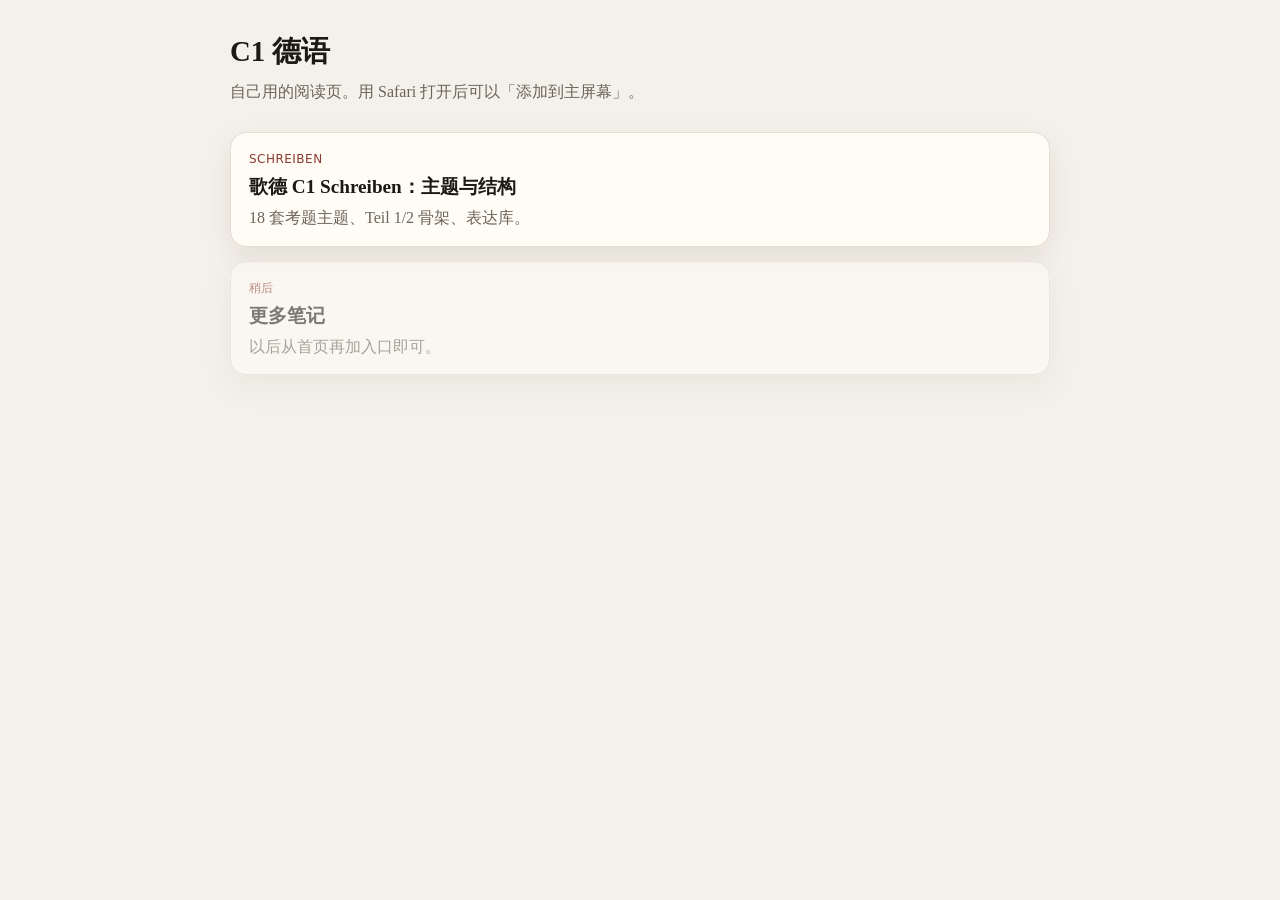
==== index.html @ 25b4ca8c "Deploy C1 reading site to GitHub Pages" ====
<!DOCTYPE html>
<html lang="zh-CN">
<head>
  <meta charset="UTF-8" />
  <meta name="viewport" content="width=device-width, initial-scale=1, viewport-fit=cover" />
  <meta name="apple-mobile-web-app-capable" content="yes" />
  <meta name="apple-mobile-web-app-title" content="C1 德语" />
  <title>C1 德语</title>
  <link rel="stylesheet" href="css/style.css" />
</head>
<body>
  <main class="home">
    <h1>C1 德语</h1>
    <p class="lead">自己用的阅读页。用 Safari 打开后可以「添加到主屏幕」。</p>
    <div class="cards" id="cards"></div>
  </main>
  <script src="js/docs.js"></script>
  <script>
    const cards = document.getElementById("cards");
    Object.keys(window.C1_DOCS).forEach(function (key) {
      const d = window.C1_DOCS[key];
      const a = document.createElement("a");
      a.className = "card";
      a.href = "doc.html?doc=" + encodeURIComponent(key);
      a.innerHTML =
        '<p class="kicker">' + d.kicker + "</p>" +
        "<h2>" + d.title + "</h2>" +
        "<p>" + d.blurb + "</p>";
      cards.appendChild(a);
    });

    const soon = document.createElement("div");
    soon.className = "card soon";
    soon.innerHTML = '<p class="kicker">稍后</p><h2>更多笔记</h2><p>以后从首页再加入口即可。</p>';
    cards.appendChild(soon);
  </script>
</body>
</html>
---- css/style.css ----
:root {
  --bg: #f4f1ea;
  --paper: #fffcf6;
  --ink: #1c1915;
  --muted: #6b645a;
  --line: #e4ddd2;
  --accent: #8b3a2f;
  --accent-soft: #f3e4df;
  --sidebar: #faf7f1;
  --shadow: 0 10px 30px rgba(40, 28, 18, 0.08);
  --tap: 44px;
}

* {
  box-sizing: border-box;
}

html, body {
  margin: 0;
  padding: 0;
  min-height: 100%;
  background: var(--bg);
  color: var(--ink);
  font-family: "Iowan Old Style", "Palatino Linotype", Palatino, "Songti SC", "Noto Serif SC", serif;
}

a {
  color: var(--accent);
}

.home {
  max-width: 860px;
  margin: 0 auto;
  padding: 32px 20px 64px;
}

.home h1 {
  font-size: 1.8rem;
  margin: 0 0 8px;
}

.home .lead {
  color: var(--muted);
  margin: 0 0 28px;
  line-height: 1.5;
}

.cards {
  display: grid;
  gap: 14px;
}

.card {
  display: block;
  text-decoration: none;
  color: inherit;
  background: var(--paper);
  border: 1px solid var(--line);
  border-radius: 16px;
  padding: 18px 18px 16px;
  box-shadow: var(--shadow);
  min-height: var(--tap);
}

.card:active {
  transform: scale(0.99);
}

.card .kicker {
  font-size: 0.75rem;
  letter-spacing: 0.04em;
  text-transform: uppercase;
  color: var(--accent);
  margin: 0 0 6px;
  font-family: system-ui, sans-serif;
}

.card h2 {
  margin: 0 0 6px;
  font-size: 1.2rem;
}

.card p {
  margin: 0;
  color: var(--muted);
  line-height: 1.45;
}

.card.soon {
  opacity: 0.55;
  pointer-events: none;
}

.app-shell {
  display: grid;
  grid-template-columns: minmax(240px, 300px) 1fr;
  min-height: 100dvh;
}

.sidebar {
  background: var(--sidebar);
  border-right: 1px solid var(--line);
  display: flex;
  flex-direction: column;
  min-height: 100dvh;
  position: sticky;
  top: 0;
  height: 100dvh;
}

.sidebar-head {
  padding: 14px 14px 10px;
  border-bottom: 1px solid var(--line);
  display: flex;
  gap: 8px;
  align-items: center;
}

.sidebar-head a {
  text-decoration: none;
  color: var(--muted);
  font-family: system-ui, sans-serif;
  font-size: 0.9rem;
  min-height: 36px;
  display: inline-flex;
  align-items: center;
}

.sidebar-head .doc-title {
  font-size: 0.92rem;
  font-weight: 600;
  line-height: 1.3;
  margin: 0;
}

.toc-wrap {
  overflow: auto;
  padding: 10px 8px 24px;
  flex: 1;
}

.toc {
  list-style: none;
  margin: 0;
  padding: 0;
}

.toc ul {
  list-style: none;
  margin: 0;
  padding: 0 0 0 12px;
}

.toc-item {
  margin: 1px 0;
}

.toc-row {
  display: flex;
  align-items: flex-start;
  gap: 2px;
}

.toc-toggle {
  flex: 0 0 28px;
  width: 28px;
  height: 28px;
  border: 0;
  background: transparent;
  color: var(--muted);
  border-radius: 8px;
  cursor: pointer;
  font-size: 12px;
  line-height: 28px;
  padding: 0;
}

.toc-toggle:empty {
  visibility: hidden;
}

.toc-toggle[aria-expanded="true"] {
  color: var(--ink);
}

.toc-link {
  flex: 1;
  display: block;
  text-decoration: none;
  color: var(--ink);
  padding: 6px 8px;
  border-radius: 8px;
  font-family: system-ui, sans-serif;
  font-size: 0.86rem;
  line-height: 1.35;
}

.toc-link:hover,
.toc-link.active {
  background: var(--accent-soft);
}

.toc-item.collapsed > ul {
  display: none;
}

.main {
  min-width: 0;
  background: var(--bg);
}

.topbar {
  display: none;
  position: sticky;
  top: 0;
  z-index: 5;
  background: var(--paper);
  border-bottom: 1px solid var(--line);
  padding: 8px 12px;
  gap: 8px;
  align-items: center;
}

.icon-btn {
  min-width: var(--tap);
  min-height: var(--tap);
  border: 1px solid var(--line);
  background: var(--paper);
  border-radius: 12px;
  font-size: 1.1rem;
}

.article-wrap {
  padding: 28px 22px 72px;
}

.markdown {
  max-width: 780px;
  margin: 0 auto;
  background: var(--paper);
  border: 1px solid var(--line);
  border-radius: 18px;
  padding: 28px 26px 40px;
  box-shadow: var(--shadow);
  line-height: 1.65;
}

.markdown h1,
.markdown h2,
.markdown h3,
.markdown h4 {
  scroll-margin-top: 72px;
  line-height: 1.3;
}

.markdown h1 {
  font-size: 1.7rem;
  margin-top: 0;
}

.markdown h2 {
  font-size: 1.28rem;
  margin-top: 2rem;
  padding-top: 0.4rem;
  border-top: 1px solid var(--line);
}

.markdown h3 {
  font-size: 1.08rem;
}

.markdown table {
  display: block;
  width: 100%;
  overflow-x: auto;
  border-collapse: collapse;
  font-family: system-ui, sans-serif;
  font-size: 0.88rem;
}

.markdown th,
.markdown td {
  border: 1px solid var(--line);
  padding: 6px 8px;
  vertical-align: top;
}

.markdown code {
  font-family: ui-monospace, SFMono-Regular, Menlo, Consolas, monospace;
  font-size: 0.86em;
  background: #efe8dc;
  padding: 0.1em 0.35em;
  border-radius: 4px;
}

.markdown pre {
  overflow-x: auto;
  background: #efe8dc;
  padding: 12px;
  border-radius: 10px;
}

.markdown pre code {
  background: none;
  padding: 0;
}

.markdown blockquote {
  margin: 1em 0;
  padding: 0.2em 0 0.2em 1em;
  border-left: 3px solid var(--accent);
  color: var(--muted);
}

.status {
  padding: 40px 24px;
  color: var(--muted);
}

.backdrop {
  display: none;
}

@media (max-width: 860px) {
  .app-shell {
    display: block;
  }

  .sidebar {
    position: fixed;
    z-index: 20;
    left: 0;
    top: 0;
    width: min(86vw, 340px);
    transform: translateX(-105%);
    transition: transform 0.2s ease;
    box-shadow: var(--shadow);
  }

  .sidebar.open {
    transform: none;
  }

  .topbar {
    display: flex;
  }

  .backdrop.open {
    display: block;
    position: fixed;
    inset: 0;
    background: rgba(28, 25, 21, 0.35);
    z-index: 15;
  }

  .markdown {
    padding: 20px 16px 32px;
    border-radius: 12px;
  }

  .article-wrap {
    padding: 16px 12px 48px;
  }
}
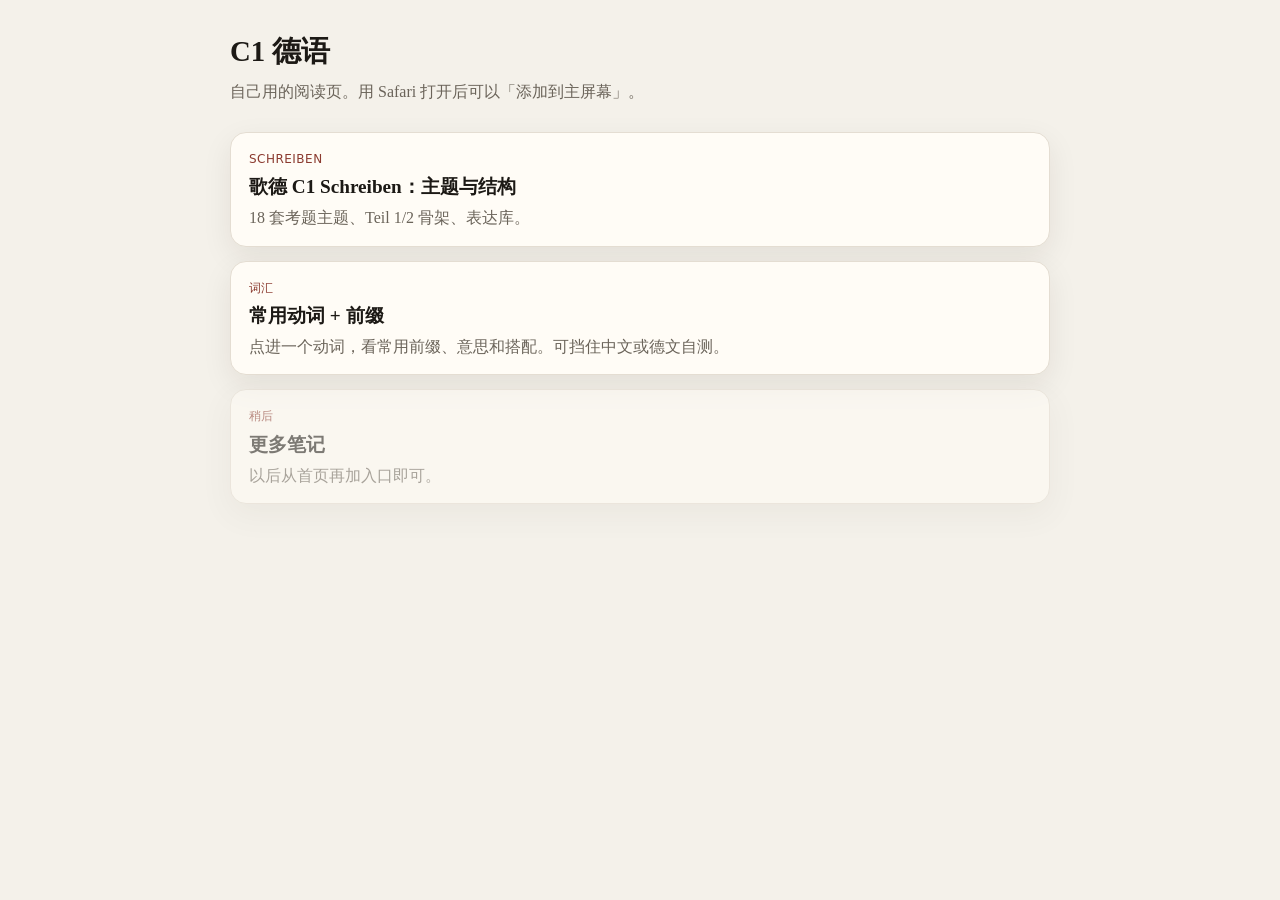
==== commit 09b0583b: "page 2?" ====
--- a/index.html
+++ b/index.html
@@ -29,6 +29,15 @@
       cards.appendChild(a);
     });
 
+    const verbs = document.createElement("a");
+    verbs.className = "card";
+    verbs.href = "verbs.html";
+    verbs.innerHTML =
+      '<p class="kicker">词汇</p>' +
+      "<h2>常用动词 + 前缀</h2>" +
+      "<p>点进一个动词，看常用前缀、意思和搭配。可挡住中文或德文自测。</p>";
+    cards.appendChild(verbs);
+
     const soon = document.createElement("div");
     soon.className = "card soon";
     soon.innerHTML = '<p class="kicker">稍后</p><h2>更多笔记</h2><p>以后从首页再加入口即可。</p>';
--- a/css/style.css
+++ b/css/style.css
@@ -362,3 +362,149 @@
     padding: 16px 12px 48px;
   }
 }
+
+.verb-page {
+  max-width: 860px;
+  margin: 0 auto;
+  padding: 18px 16px 72px;
+}
+
+.verb-bar {
+  display: flex;
+  flex-wrap: wrap;
+  gap: 10px 14px;
+  align-items: center;
+  margin-bottom: 8px;
+}
+
+.verb-bar h1 {
+  font-size: 1.35rem;
+  margin: 0;
+  flex: 1;
+  min-width: 8rem;
+}
+
+.verb-back {
+  text-decoration: none;
+  color: var(--muted);
+  font-family: system-ui, sans-serif;
+  min-height: 36px;
+  display: inline-flex;
+  align-items: center;
+}
+
+.mask-btns {
+  display: flex;
+  gap: 8px;
+}
+
+.mask-btns button,
+.sep-label {
+  font-family: system-ui, sans-serif;
+}
+
+.mask-btns button {
+  min-height: var(--tap);
+  padding: 0 14px;
+  border: 1px solid var(--line);
+  background: var(--paper);
+  border-radius: 12px;
+  color: var(--ink);
+}
+
+.verb-hint {
+  color: var(--muted);
+  margin: 0 0 18px;
+  line-height: 1.45;
+}
+
+.verb-grid {
+  display: grid;
+  grid-template-columns: repeat(auto-fill, minmax(150px, 1fr));
+  gap: 12px;
+}
+
+.verb-card h2 {
+  font-family: system-ui, sans-serif;
+}
+
+.verb-base {
+  margin: 0 0 16px;
+  color: var(--muted);
+}
+
+.prefix-card {
+  background: var(--paper);
+  border: 1px solid var(--line);
+  border-radius: 16px;
+  padding: 16px 16px 8px;
+  box-shadow: var(--shadow);
+  margin-bottom: 12px;
+}
+
+.prefix-head {
+  display: flex;
+  justify-content: space-between;
+  gap: 8px;
+  align-items: flex-start;
+}
+
+.prefix-kicker {
+  margin: 0 0 4px;
+  font-size: 0.75rem;
+  color: var(--accent);
+  font-family: system-ui, sans-serif;
+}
+
+.prefix-head h2 {
+  margin: 0;
+  font-size: 1.2rem;
+  font-family: system-ui, sans-serif;
+}
+
+.sep-label {
+  margin-left: 8px;
+  color: var(--muted);
+  font-size: 0.75rem;
+}
+
+.meaning-list {
+  list-style: none;
+  margin: 12px 0 0;
+  padding: 0;
+}
+
+.meaning-list li {
+  padding: 10px 0;
+  border-top: 1px solid var(--line);
+}
+
+.meaning-de {
+  font-family: system-ui, sans-serif;
+  margin-bottom: 4px;
+}
+
+.meaning-zh {
+  color: var(--muted);
+}
+
+.maskable {
+  border-radius: 4px;
+  cursor: pointer;
+  -webkit-tap-highlight-color: transparent;
+}
+
+.meaning-de .maskable,
+.meaning-zh .maskable {
+  display: block;
+  padding: 4px 6px;
+}
+
+body.hide-zh .lang-zh:not(.revealed),
+body.hide-de .lang-de:not(.revealed),
+body:not(.hide-zh) .lang-zh.solo-hide,
+body:not(.hide-de) .lang-de.solo-hide {
+  color: transparent;
+  background: #ddd4c6;
+  user-select: none;
+}
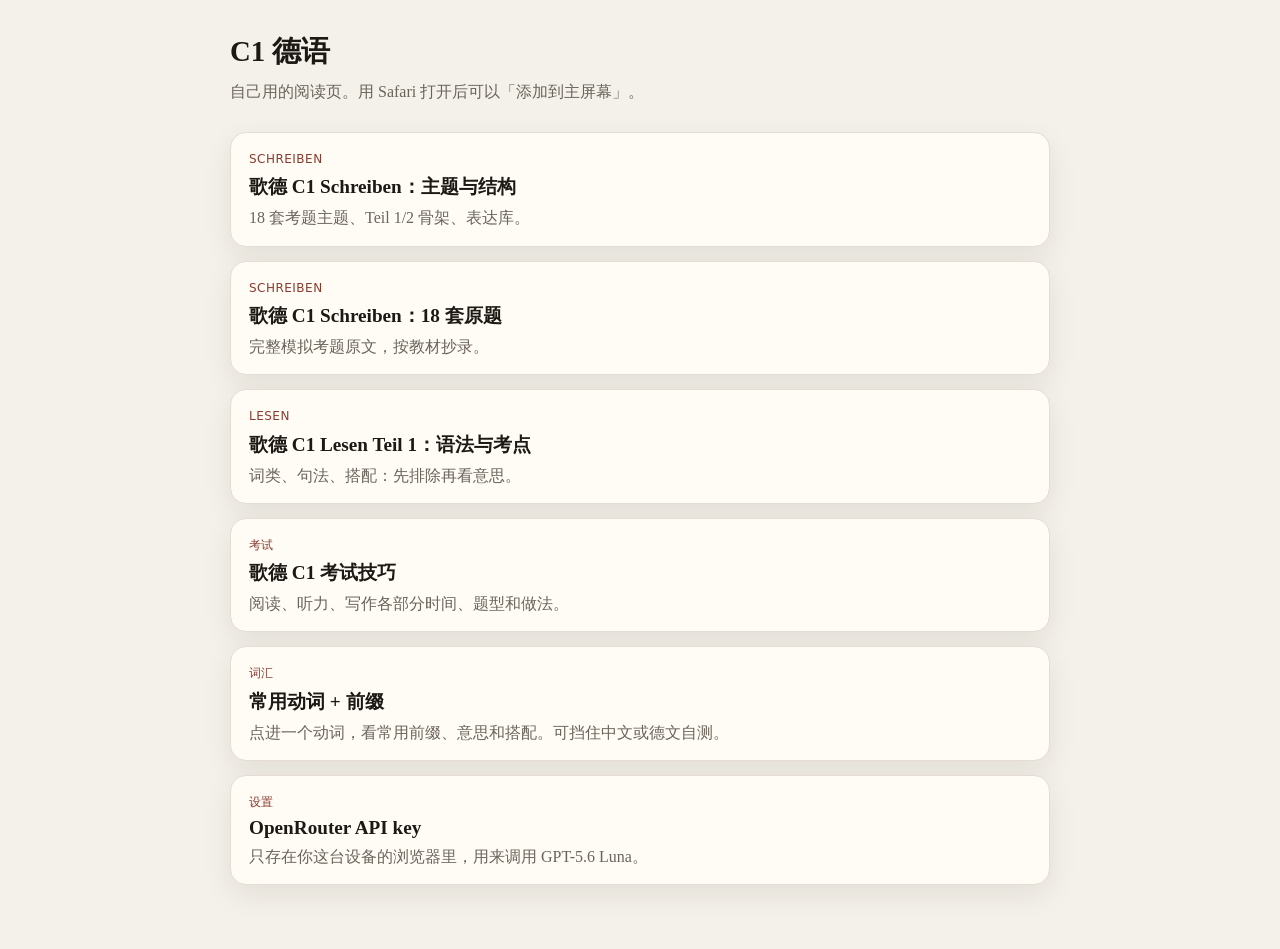
==== commit fc35f5ba: "update" ====
--- a/index.html
+++ b/index.html
@@ -38,10 +38,15 @@
       "<p>点进一个动词，看常用前缀、意思和搭配。可挡住中文或德文自测。</p>";
     cards.appendChild(verbs);
 
-    const soon = document.createElement("div");
-    soon.className = "card soon";
-    soon.innerHTML = '<p class="kicker">稍后</p><h2>更多笔记</h2><p>以后从首页再加入口即可。</p>';
-    cards.appendChild(soon);
+    const settings = document.createElement("a");
+    settings.className = "card";
+    settings.href = "settings.html";
+    settings.innerHTML =
+      '<p class="kicker">设置</p>' +
+      "<h2>OpenRouter API key</h2>" +
+      "<p>只存在你这台设备的浏览器里，用来调用 GPT-5.6 Luna。</p>";
+    cards.appendChild(settings);
+
   </script>
 </body>
 </html>
--- a/css/style.css
+++ b/css/style.css
@@ -393,9 +393,60 @@
   align-items: center;
 }
 
-.mask-btns {
-  display: flex;
-  gap: 8px;
+.mask-btns[hidden],
+.mask-btns button[hidden] {
+  display: none !important;
+}
+
+.sent {
+  display: block;
+  width: 100%;
+  text-align: left;
+  border: 1px solid transparent;
+  background: var(--paper);
+  border-radius: 14px;
+  padding: 12px 14px;
+  margin: 0 0 8px;
+  color: inherit;
+  font: inherit;
+  cursor: pointer;
+  box-shadow: var(--shadow);
+}
+
+.sent.open {
+  border-color: var(--line);
+  background: #fff;
+}
+
+.sent-de {
+  display: block;
+  line-height: 1.55;
+}
+
+.sent-zh {
+  display: none;
+  margin-top: 8px;
+  padding: 8px 10px;
+  background: var(--accent-soft);
+  border-radius: 10px;
+  color: var(--ink);
+  line-height: 1.45;
+}
+
+.sent.open .sent-zh {
+  display: block;
+}
+
+mark.hit {
+  background: transparent;
+  color: inherit;
+  padding: 0;
+  border-radius: 3px;
+}
+
+body.show-marks mark.hit {
+  background: #f3d7a4;
+  padding: 0 0.12em;
 }
 
 .mask-btns button,
@@ -477,6 +528,75 @@
 .meaning-list li {
   padding: 10px 0;
   border-top: 1px solid var(--line);
+}
+
+.meaning-row {
+  display: flex;
+  gap: 10px;
+  align-items: flex-start;
+  justify-content: space-between;
+}
+
+.meaning-row > div {
+  min-width: 0;
+  flex: 1;
+}
+
+.make-sents {
+  flex: 0 0 auto;
+  min-height: 40px;
+  padding: 0 12px;
+  border: 1px solid var(--line);
+  background: var(--accent-soft);
+  border-radius: 10px;
+  font-family: system-ui, sans-serif;
+  font-size: 0.82rem;
+  color: var(--ink);
+  white-space: nowrap;
+}
+
+.made-sents {
+  margin-top: 8px;
+  display: grid;
+  gap: 6px;
+}
+
+.made-status {
+  margin: 0;
+  color: var(--muted);
+  font-size: 0.9rem;
+}
+
+.made-sent {
+  display: flex;
+  flex-wrap: wrap;
+  gap: 8px 12px;
+  align-items: flex-start;
+  width: 100%;
+  text-align: left;
+  border: 1px solid var(--line);
+  background: #fff;
+  border-radius: 10px;
+  padding: 8px 10px;
+  font: inherit;
+  cursor: pointer;
+}
+
+.made-de {
+  flex: 1 1 12rem;
+  font-family: system-ui, sans-serif;
+  line-height: 1.45;
+}
+
+.made-zh {
+  display: none;
+  flex: 1 1 10rem;
+  color: var(--muted);
+  line-height: 1.45;
+}
+
+.made-sent.open .made-zh {
+  display: block;
 }
 
 .meaning-de {
@@ -508,3 +628,72 @@
   background: #ddd4c6;
   user-select: none;
 }
+
+.settings-card {
+  background: var(--paper);
+  border: 1px solid var(--line);
+  border-radius: 16px;
+  padding: 18px;
+  box-shadow: var(--shadow);
+  margin-bottom: 14px;
+}
+
+.settings-card h2 {
+  margin: 0 0 8px;
+  font-size: 1.15rem;
+}
+
+.settings-note,
+.settings-status {
+  color: var(--muted);
+  margin: 0 0 12px;
+  line-height: 1.45;
+}
+
+.settings-label {
+  display: block;
+  font-family: system-ui, sans-serif;
+  font-size: 0.85rem;
+  margin-bottom: 6px;
+}
+
+.settings input[type="password"] {
+  width: 100%;
+  min-height: var(--tap);
+  border: 1px solid var(--line);
+  border-radius: 12px;
+  padding: 10px 12px;
+  font-size: 1rem;
+  background: #fff;
+}
+
+.settings-actions {
+  display: flex;
+  flex-wrap: wrap;
+  gap: 8px;
+  margin-top: 12px;
+}
+
+.settings-actions button {
+  min-height: var(--tap);
+  padding: 0 14px;
+  border: 1px solid var(--line);
+  background: var(--accent-soft);
+  border-radius: 12px;
+  color: var(--ink);
+  font-family: system-ui, sans-serif;
+}
+
+.settings-actions .btn-ghost {
+  background: var(--paper);
+}
+
+.settings-out {
+  margin: 12px 0 0;
+  padding: 12px;
+  background: #efe8dc;
+  border-radius: 10px;
+  white-space: pre-wrap;
+  font-family: ui-monospace, SFMono-Regular, Menlo, Consolas, monospace;
+  font-size: 0.88rem;
+}
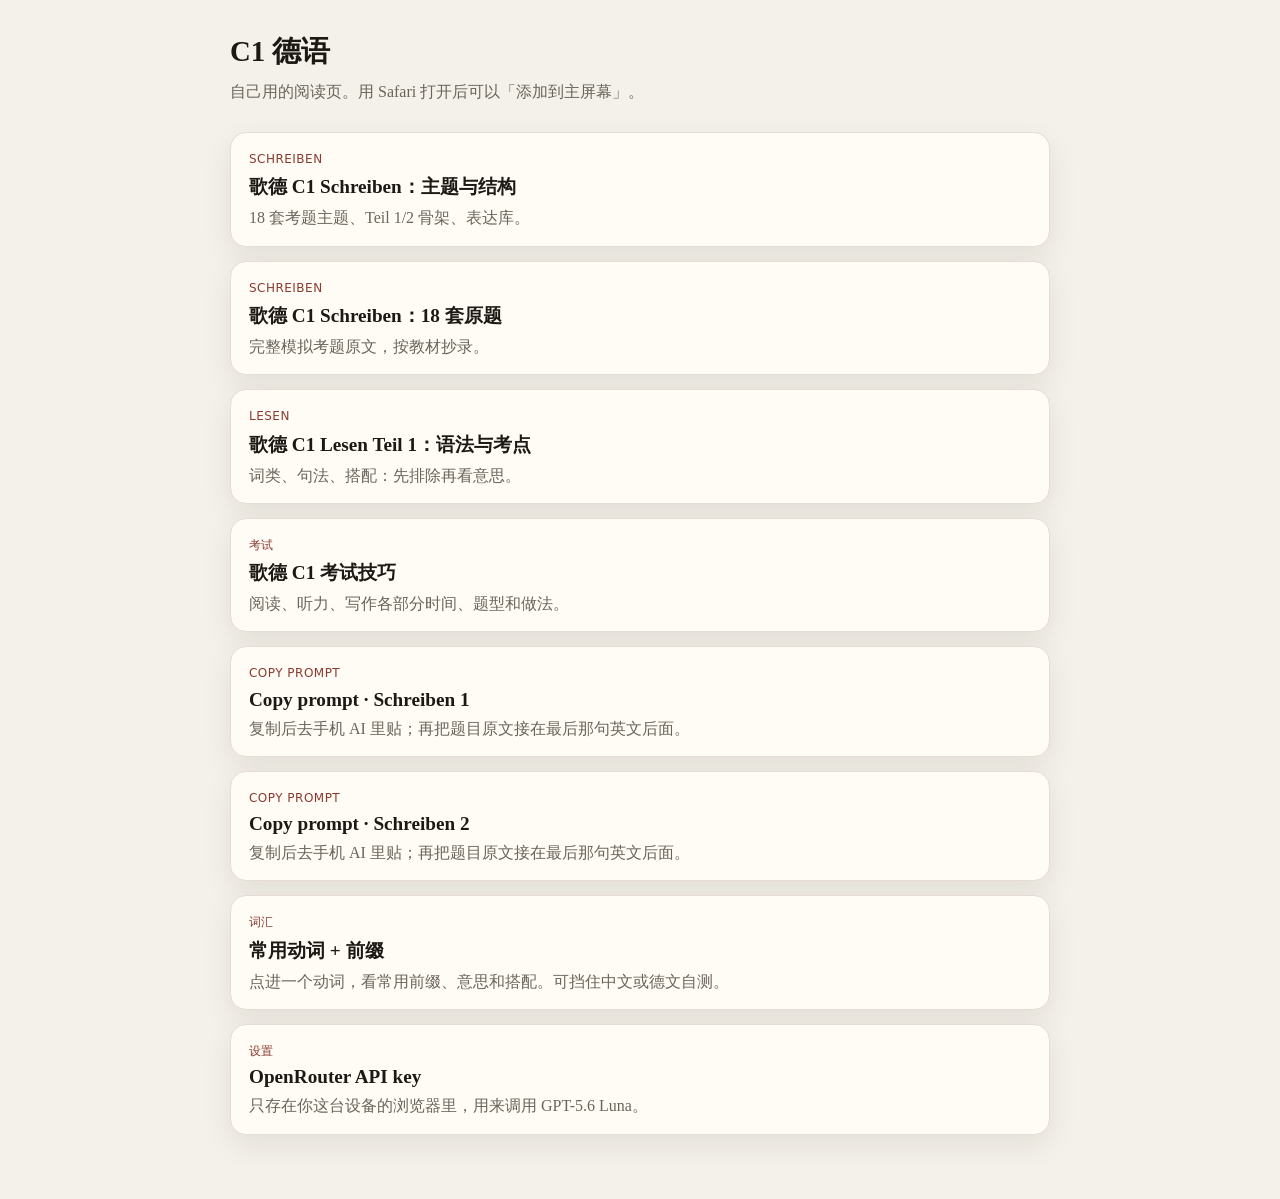
==== commit a8f7b922: "update" ====
--- a/index.html
+++ b/index.html
@@ -15,6 +15,7 @@
     <div class="cards" id="cards"></div>
   </main>
   <script src="js/docs.js"></script>
+  <script src="js/prompts.js"></script>
   <script>
     const cards = document.getElementById("cards");
     Object.keys(window.C1_DOCS).forEach(function (key) {
@@ -28,6 +29,45 @@
         "<p>" + d.blurb + "</p>";
       cards.appendChild(a);
     });
+
+    function addCopyPrompt(id, title, blurb) {
+      const btn = document.createElement("button");
+      btn.type = "button";
+      btn.className = "card as-btn";
+      btn.innerHTML =
+        '<p class="kicker">Copy prompt</p>' +
+        "<h2>" + title + "</h2>" +
+        "<p>" + blurb + "</p>";
+      btn.addEventListener("click", async function () {
+        const text = window.C1_PROMPTS[id];
+        try {
+          await navigator.clipboard.writeText(text);
+        } catch (err) {
+          const ta = document.createElement("textarea");
+          ta.value = text;
+          document.body.appendChild(ta);
+          ta.select();
+          document.execCommand("copy");
+          ta.remove();
+        }
+        btn.classList.add("copied");
+        setTimeout(function () {
+          btn.classList.remove("copied");
+        }, 1600);
+      });
+      cards.appendChild(btn);
+    }
+
+    addCopyPrompt(
+      "teil1",
+      "Copy prompt · Schreiben 1",
+      "复制后去手机 AI 里贴；再把题目原文接在最后那句英文后面。"
+    );
+    addCopyPrompt(
+      "teil2",
+      "Copy prompt · Schreiben 2",
+      "复制后去手机 AI 里贴；再把题目原文接在最后那句英文后面。"
+    );
 
     const verbs = document.createElement("a");
     verbs.className = "card";
--- a/css/style.css
+++ b/css/style.css
@@ -86,9 +86,19 @@
   line-height: 1.45;
 }
 
-.card.soon {
-  opacity: 0.55;
-  pointer-events: none;
+.card.as-btn {
+  width: 100%;
+  text-align: left;
+  font: inherit;
+  cursor: pointer;
+}
+
+.card.as-btn.copied h2::after {
+  content: " 已复制";
+  font-size: 0.85rem;
+  color: var(--accent);
+  font-family: system-ui, sans-serif;
+  font-weight: 600;
 }
 
 .app-shell {
